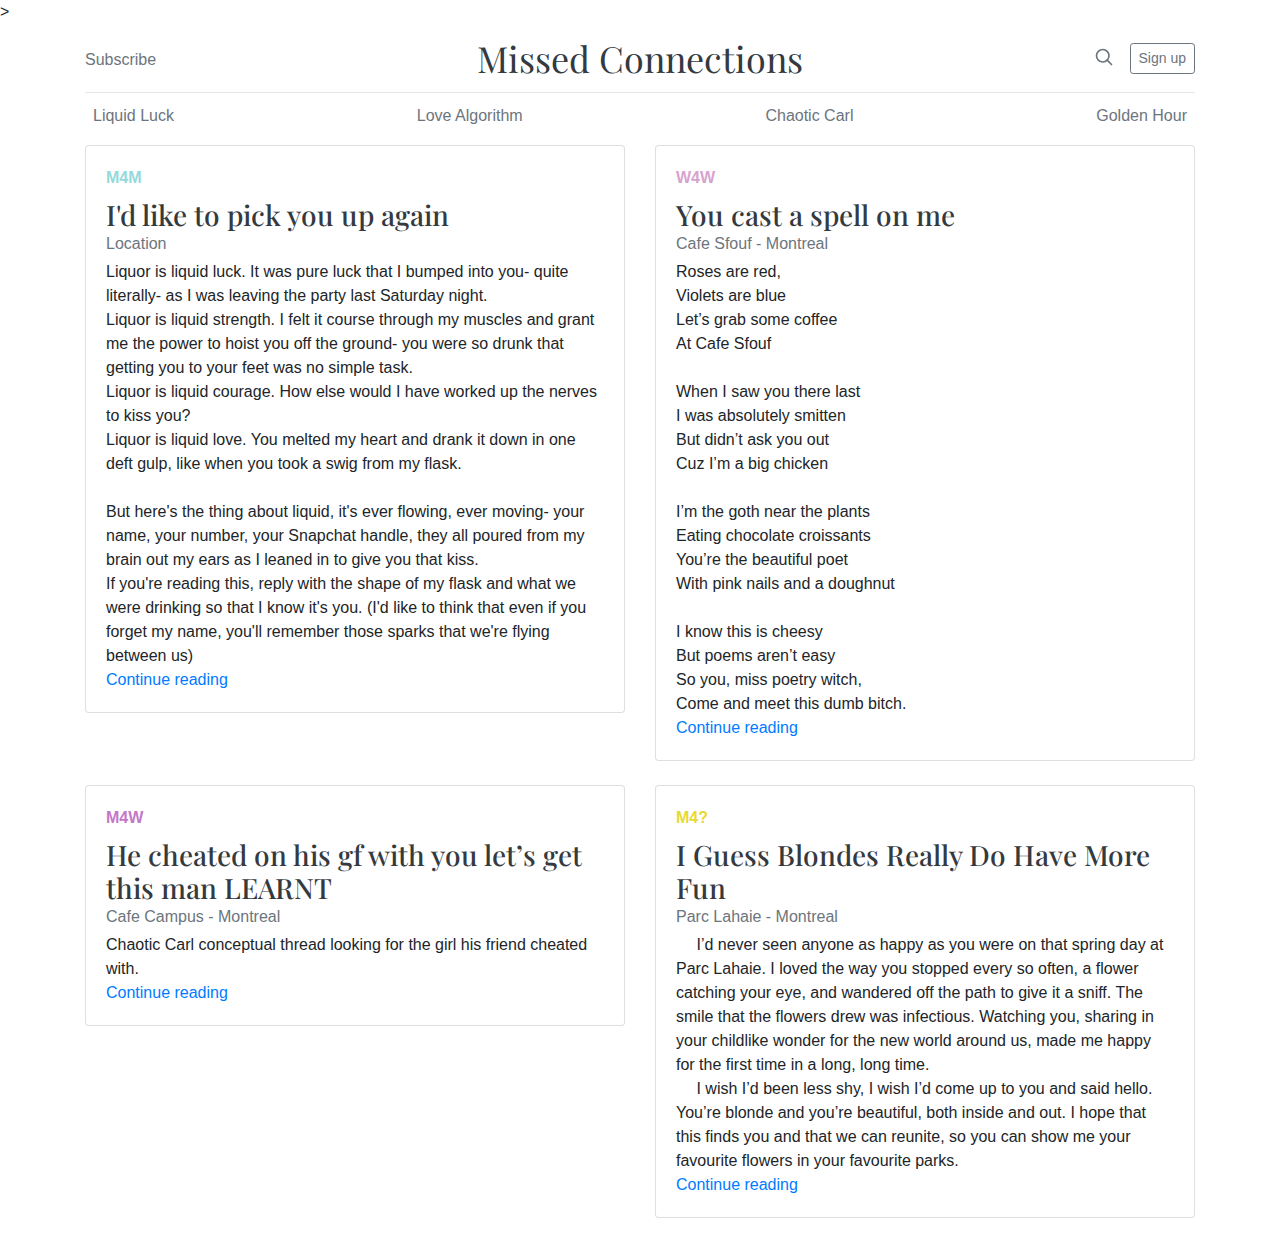
==== index.html @ 43133085 "I added missed connections and changed pages around" ====
<!doctype html>
<html lang="en">
  <head>
    <meta charset="utf-8">
    <meta name="viewport" content="width=device-width, initial-scale=1, shrink-to-fit=no">
    <meta name="description" content="">
    <meta name="author" content="">
    <link rel="icon" <i class="fas fa-feather-alt"></i>>

    <title>Missed Connections</title>

    <!-- Bootstrap core CSS -->
    <link rel="stylesheet" href="https://maxcdn.bootstrapcdn.com/bootstrap/4.1.3/css/bootstrap.min.css">

    <!-- Custom styles for this template -->
    <link href="https://fonts.googleapis.com/css?family=Playfair+Display:700,900" rel="stylesheet">
    <link href="blog.css" rel="stylesheet">
  </head>

  <body>

    <div class="container">
      <header class="blog-header py-3">
        <div class="row flex-nowrap justify-content-between align-items-center">
          <div class="col-4 pt-1">
            <a class="text-muted" href="#">Subscribe</a>
          </div>
          <div class="col-4 text-center">
            <a class="blog-header-logo text-dark" href="index.html">Missed Connections</a>
          </div>
          <div class="col-4 d-flex justify-content-end align-items-center">
            <a class="text-muted" href="#">
              <svg xmlns="http://www.w3.org/2000/svg" width="20" height="20" viewBox="0 0 24 24" fill="none" stroke="currentColor" stroke-width="2" stroke-linecap="round" stroke-linejoin="round" class="mx-3"><circle cx="10.5" cy="10.5" r="7.5"></circle><line x1="21" y1="21" x2="15.8" y2="15.8"></line></svg>
            </a>
            <a class="btn btn-sm btn-outline-secondary" href="#">Sign up</a>
          </div>
        </div>
      </header>

      <div class="nav-scroller py-1 mb-2">
        <nav class="nav d-flex justify-content-between">
          <a class="p-2 text-muted" href="story1.html">Liquid Luck</a>
          <a class="p-2 text-muted" href="story2.html">Love Algorithm</a>
		  <a class="p-2 text-muted" href="story5.html">Chaotic Carl</a>
		  <a class="p-2 text-muted" href="story4.html">Golden Hour</a>
        </nav>
      </div>

      <div class="row mb-2">
        <div class="col-md-6">
          <div class="card flex-md-row mb-4 shadow-sm">
            <div class="card-body d-flex flex-column align-items-start">
					<strong class="d-inline-block mb-2" style="color:#93dadb">M4M</strong>
              <h3 class="mb-0">
                <a class="text-dark" href="#">I'd like to pick you up again</a>
              </h3>
              <div class="mb-1 text-muted">Location</div>
              <p class="card-text mb-auto">
				  Liquor is liquid luck. It was pure luck that I bumped into you- quite literally- as I was leaving the party last Saturday night.   <br>
				  Liquor is liquid strength. I felt it course through my muscles and grant me the power to hoist you off the ground- you were so drunk that getting you to your feet was no simple task. <br>
				  Liquor is liquid courage. How else would I have worked up the nerves to kiss you?  <br>
				  Liquor is liquid love. You melted my heart and drank it down in one deft gulp, like when you took a swig from my flask.  <br>
				  <br>But here's the thing about liquid, it's ever flowing, ever moving- your name, your number, your Snapchat handle, they all poured from my brain out my ears as I leaned in to give you that kiss.   <br>
				  If you're reading this, reply with the shape of my flask and what we were drinking so that I know it's you. (I'd like to think that even if you forget my name, you'll remember those sparks that we're flying between us) <br>
              </p>
              <a href="story1.html">Continue reading</a>
            </div>
          </div>
        </div>
        <div class="col-md-6">
          <div class="card flex-md-row mb-4 shadow-sm">
            <div class="card-body d-flex flex-column align-items-start">
			<strong class="d-inline-block mb-2" style="color:#d6a3ce">W4W</strong>
              <h3 class="mb-0">
                <a class="text-dark" href="#">You cast a spell on me</a>
              </h3>
              <div class="mb-1 text-muted">Cafe Sfouf - Montreal</div>
              <p class="card-text mb-auto">
				Roses are red, <br>
				Violets are blue<br>
				Let’s grab some coffee<br>
				At Cafe Sfouf<br><br>
				
				When I saw you there last<br>
				I was absolutely smitten<br>
				But didn’t ask you out<br>
				Cuz I’m a big chicken<br><br>
				
				I’m the goth near the plants<br>
				Eating chocolate croissants<br>
				You’re the beautiful poet<br>
				With pink nails and a doughnut<br><br>
				
				I know this is cheesy<br>
				But poems aren’t easy<br>
				So you, miss poetry witch,<br>
				Come and meet this dumb bitch.

			  </p>
              <a href="story2.html">Continue reading</a>
            </div>
          </div>
        </div>
        <div class="col-md-6">
          <div class="card flex-md-row mb-4 shadow-sm">
            <div class="card-body d-flex flex-column align-items-start">
			<strong class="d-inline-block mb-2" style="color:#c477c9">M4W</strong>
              <h3 class="mb-0">
                <a class="text-dark" href="#">He cheated on his gf with you let’s get this man LEARNT</a>
              </h3>
              <div class="mb-1 text-muted">Cafe Campus - Montreal</div>
              <p class="card-text mb-auto">
				  Chaotic Carl conceptual thread looking for the girl his friend cheated with.
			  </p>
              <a href="story5.html">Continue reading</a>
            </div>
          </div>
        </div>
        <div class="col-md-6">
          <div class="card flex-md-row mb-4 shadow-sm">
            <div class="card-body d-flex flex-column align-items-start">
			<strong class="d-inline-block mb-2" style="color:#e8d933">M4?</strong>
              <h3 class="mb-0">
                <a class="text-dark" href="#">I Guess Blondes Really Do Have More Fun</a>
              </h3>
              <div class="mb-1 text-muted">Parc Lahaie - Montreal</div>
              <p class="card-text mb-auto">
				  &emsp; I’d never seen anyone as happy as you were on that spring day at Parc Lahaie. I loved the way you stopped every so often, a flower catching your eye, and wandered off the path to give it a sniff. The smile that the flowers drew was infectious. Watching you, sharing in your childlike wonder for the new world around us, made me happy for the first time in a long, long time.
				  <br> &emsp; I wish I’d been less shy, I wish I’d come up to you and said hello. You’re blonde and you’re beautiful, both inside and out. I hope that this finds you and that we can reunite, so you can show me your favourite flowers in your favourite parks. 
			  </p>
              <a href="story4.html">Continue reading</a>
            </div>
          </div>
        </div>
      </div>
    </div>
    </footer>

    <!-- Bootstrap core JavaScript
    ================================================== -->
    <!-- Placed at the end of the document so the pages load faster -->
    <script src="https://code.jquery.com/jquery-3.3.1.slim.min.js" integrity="sha384-q8i/X+965DzO0rT7abK41JStQIAqVgRVzpbzo5smXKp4YfRvH+8abtTE1Pi6jizo" crossorigin="anonymous"></script>
    <script>window.jQuery || document.write('<script src="../../assets/js/vendor/jquery-slim.min.js"><\/script>')</script>
    <script src="../../assets/js/vendor/popper.min.js"></script>
    <script src="../../dist/js/bootstrap.min.js"></script>
    <script src="../../assets/js/vendor/holder.min.js"></script>
    <script>
      Holder.addTheme('thumb', {
        bg: '#55595c',
        fg: '#eceeef',
        text: 'Thumbnail'
      });
    </script>
  </body>
</html>
---- blog.css ----
/* stylelint-disable selector-list-comma-newline-after */

.blog-header {
  line-height: 1;
  border-bottom: 1px solid #e5e5e5;
}

.blog-header-logo {
  font-family: "Playfair Display", Georgia, "Times New Roman", serif;
  font-size: 2.25rem;
}

.blog-header-logo:hover {
  text-decoration: none;
}

h1, h2, h3, h4, h5, h6 {
  font-family: "Playfair Display", Georgia, "Times New Roman", serif;
}

.display-4 {
  font-size: 2.5rem;
}
@media (min-width: 768px) {
  .display-4 {
    font-size: 3rem;
  }
}

.nav-scroller {
  position: relative;
  z-index: 2;
  height: 2.75rem;
  overflow-y: hidden;
}

.nav-scroller .nav {
  display: -ms-flexbox;
  display: flex;
  -ms-flex-wrap: nowrap;
  flex-wrap: nowrap;
  padding-bottom: 1rem;
  margin-top: -1px;
  overflow-x: auto;
  text-align: center;
  white-space: nowrap;
  -webkit-overflow-scrolling: touch;
}

.nav-scroller .nav-link {
  padding-top: .75rem;
  padding-bottom: .75rem;
  font-size: .875rem;
}

.card-img-right {
  height: 100%;
  border-radius: 0 3px 3px 0;
}

.align-self-start {
    -ms-flex-item-align: start;
    align-self: flex-start;
}

.flex-auto {
  -ms-flex: 0 0 auto;
  flex: 0 0 auto;
}

.h-250 { height: 250px; }
@media (min-width: 768px) {
  .h-md-250 { height: 250px; }
}

/*
 * Blog name and description
 */
.blog-title {
  margin-bottom: 0;
  font-size: 2rem;
  font-weight: 400;
}
.blog-description {
  font-size: 1.1rem;
  color: #999;
}

@media (min-width: 40em) {
  .blog-title {
    font-size: 3.5rem;
  }
}

/* Pagination */
.blog-pagination {
  margin-bottom: 4rem;
}
.blog-pagination > .btn {
  border-radius: 2rem;
}

/*
 * Blog posts
 */
.blog-post {
  margin-bottom: 4rem;
}
.blog-post-title {
  margin-bottom: .25rem;
  font-size: 2.5rem;
}
.blog-post-meta {
  margin-bottom: 1.25rem;
  color: #999;
}

/*
 * Footer
 */
.blog-footer {
  padding: 2.5rem 0;
  color: #999;
  text-align: center;
  background-color: #f9f9f9;
  border-top: .05rem solid #e5e5e5;
}
.blog-footer p:last-child {
  margin-bottom: 0;
}
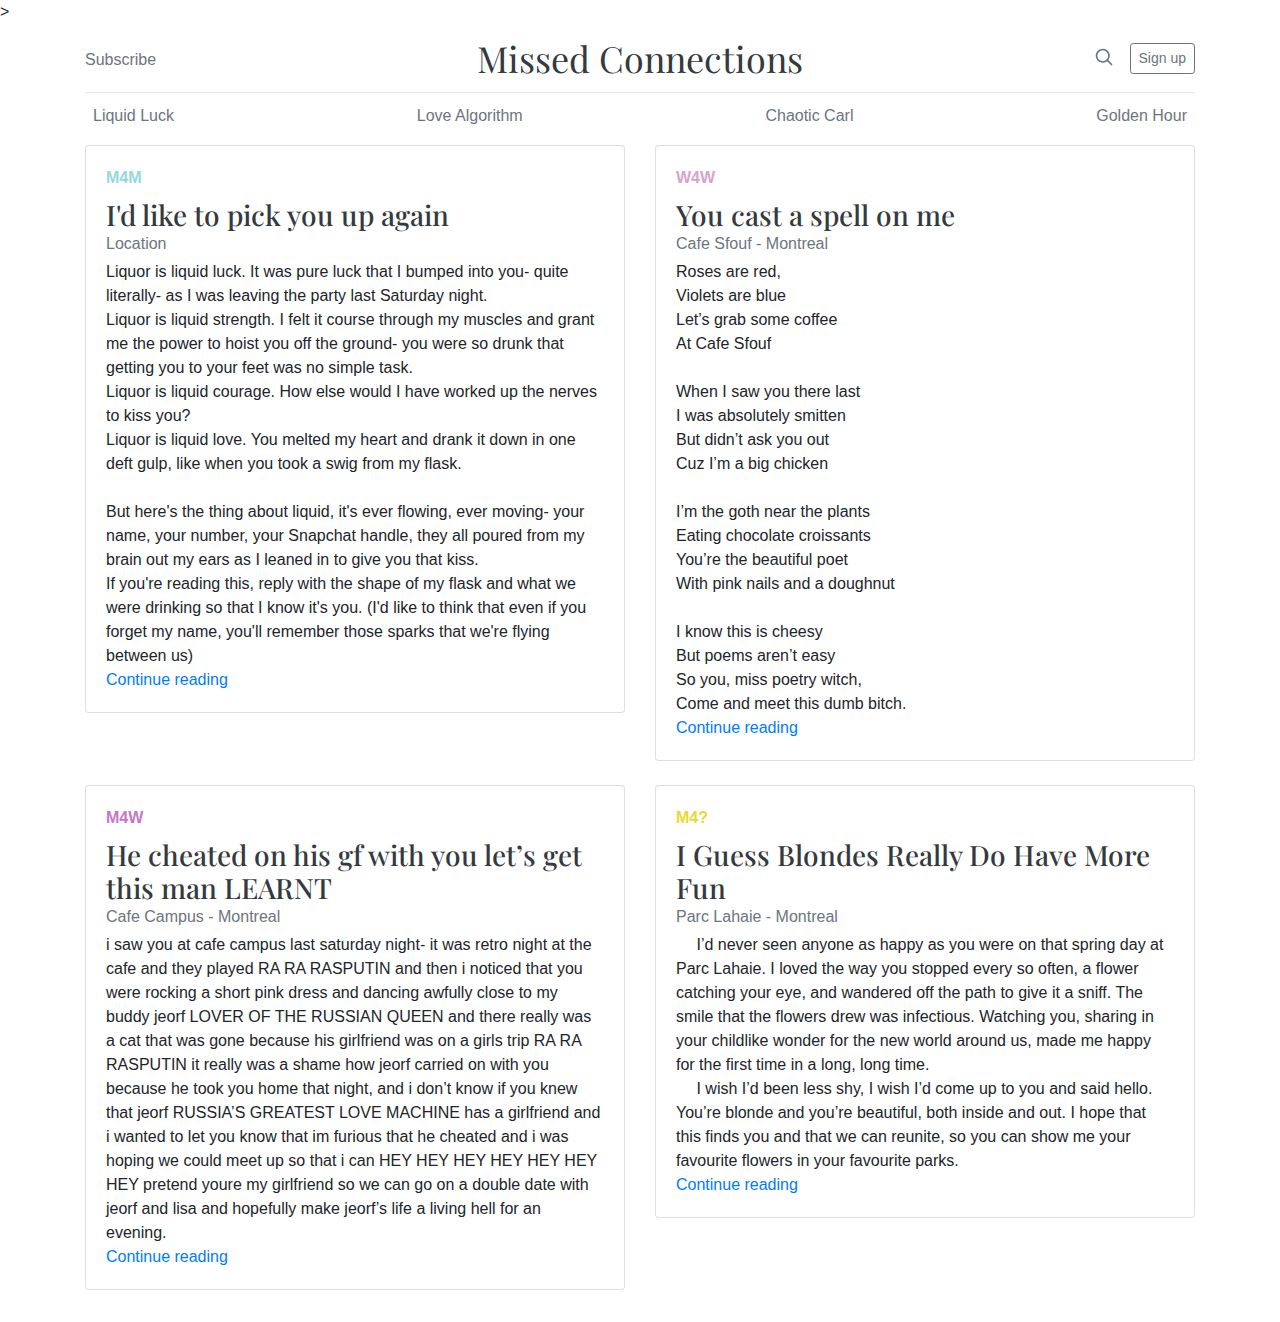
==== commit 9a9d50a9: "I added carl's missed connection" ====
--- a/index.html
+++ b/index.html
@@ -110,7 +110,7 @@
               </h3>
               <div class="mb-1 text-muted">Cafe Campus - Montreal</div>
               <p class="card-text mb-auto">
-				  Chaotic Carl conceptual thread looking for the girl his friend cheated with.
+				  i saw you at cafe campus last saturday night- it was retro night at the cafe and they played RA RA RASPUTIN and then i noticed that you were rocking a short pink dress and dancing awfully close to my buddy jeorf LOVER OF THE RUSSIAN QUEEN and there really was a cat that was gone because his girlfriend was on a girls trip RA RA RASPUTIN it really was a shame how jeorf carried on with you because he took you home that night, and i don’t know if you knew that jeorf RUSSIA’S GREATEST LOVE MACHINE has a girlfriend and i wanted to let you know that im furious that he cheated and i was hoping we could meet up so that i can HEY HEY HEY HEY HEY HEY HEY pretend youre my girlfriend so we can go on a double date with jeorf and lisa and hopefully make jeorf’s life a living hell for an evening.  
 			  </p>
               <a href="story5.html">Continue reading</a>
             </div>
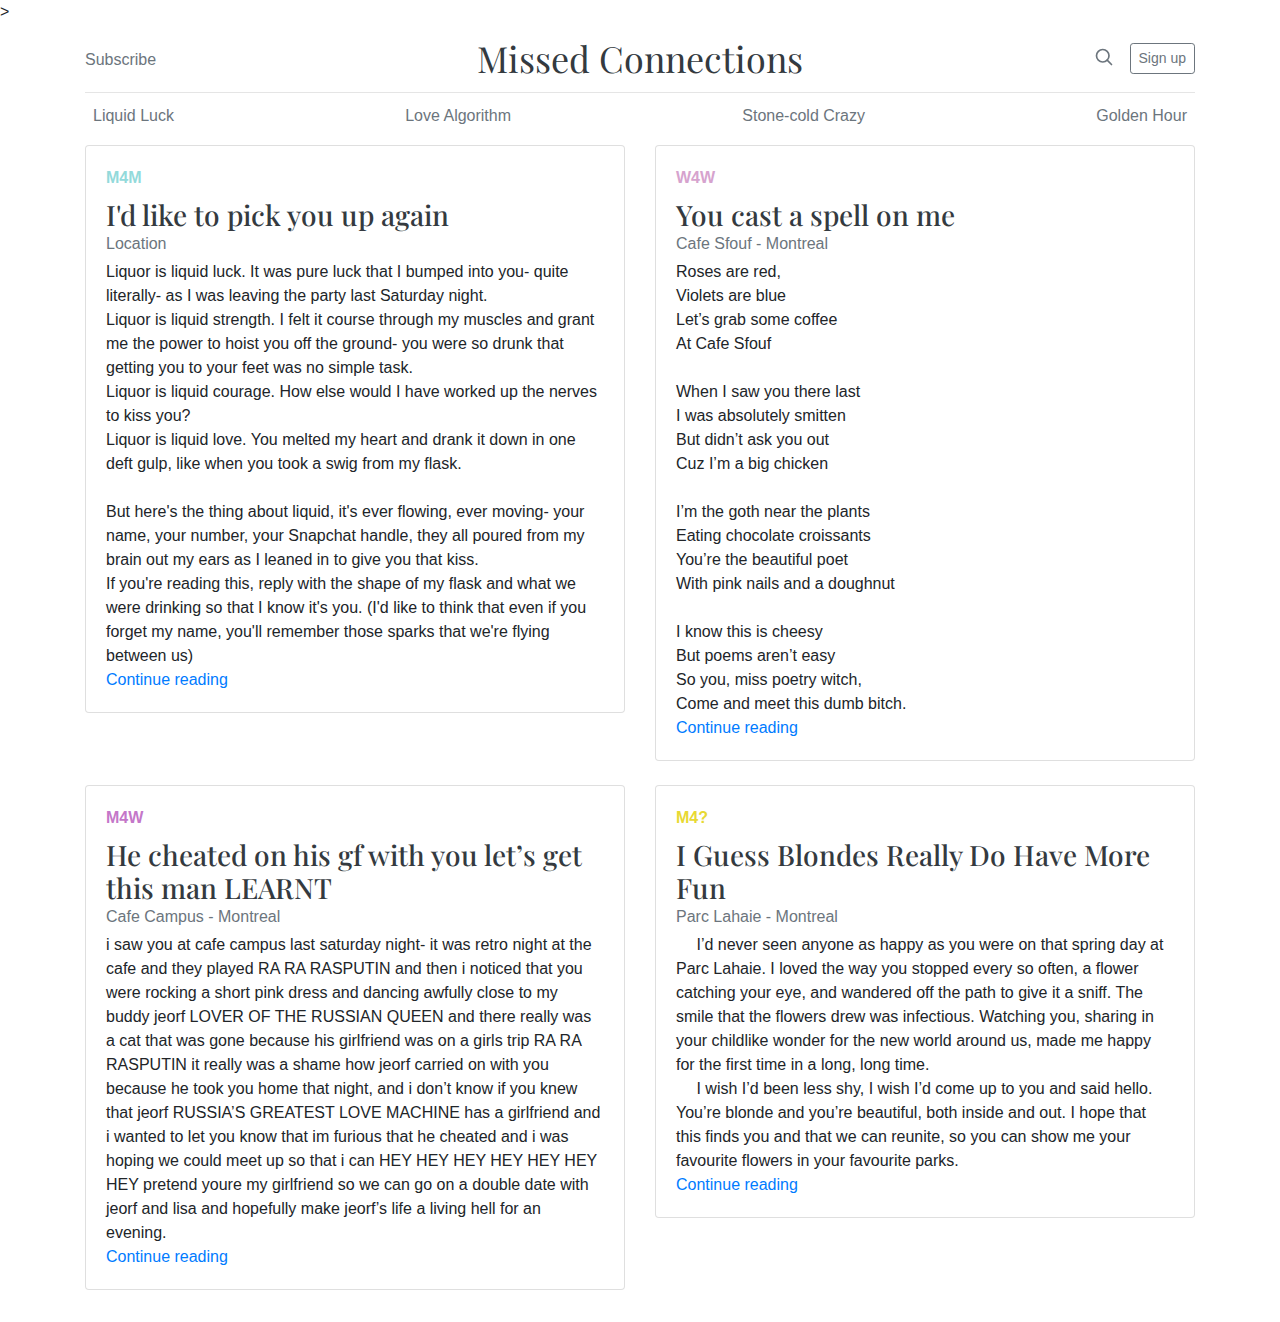
==== commit a30f0112: "ADding carl!" ====
--- a/index.html
+++ b/index.html
@@ -38,10 +38,10 @@
       </header>
 
       <div class="nav-scroller py-1 mb-2">
-        <nav class="nav d-flex justify-content-between">
+		<nav class="nav d-flex justify-content-between">
           <a class="p-2 text-muted" href="story1.html">Liquid Luck</a>
           <a class="p-2 text-muted" href="story2.html">Love Algorithm</a>
-		  <a class="p-2 text-muted" href="story5.html">Chaotic Carl</a>
+		  <a class="p-2 text-muted" href="story5.html">Stone-cold Crazy</a>
 		  <a class="p-2 text-muted" href="story4.html">Golden Hour</a>
         </nav>
       </div>
--- a/blog.css
+++ b/blog.css
@@ -16,6 +16,12 @@
 
 h1, h2, h3, h4, h5, h6 {
   font-family: "Playfair Display", Georgia, "Times New Roman", serif;
+}
+
+.text-body{
+	font-family: "Times New Roman";
+	line-height: 2.5;
+	font-size: 1.2em;
 }
 
 .display-4 {
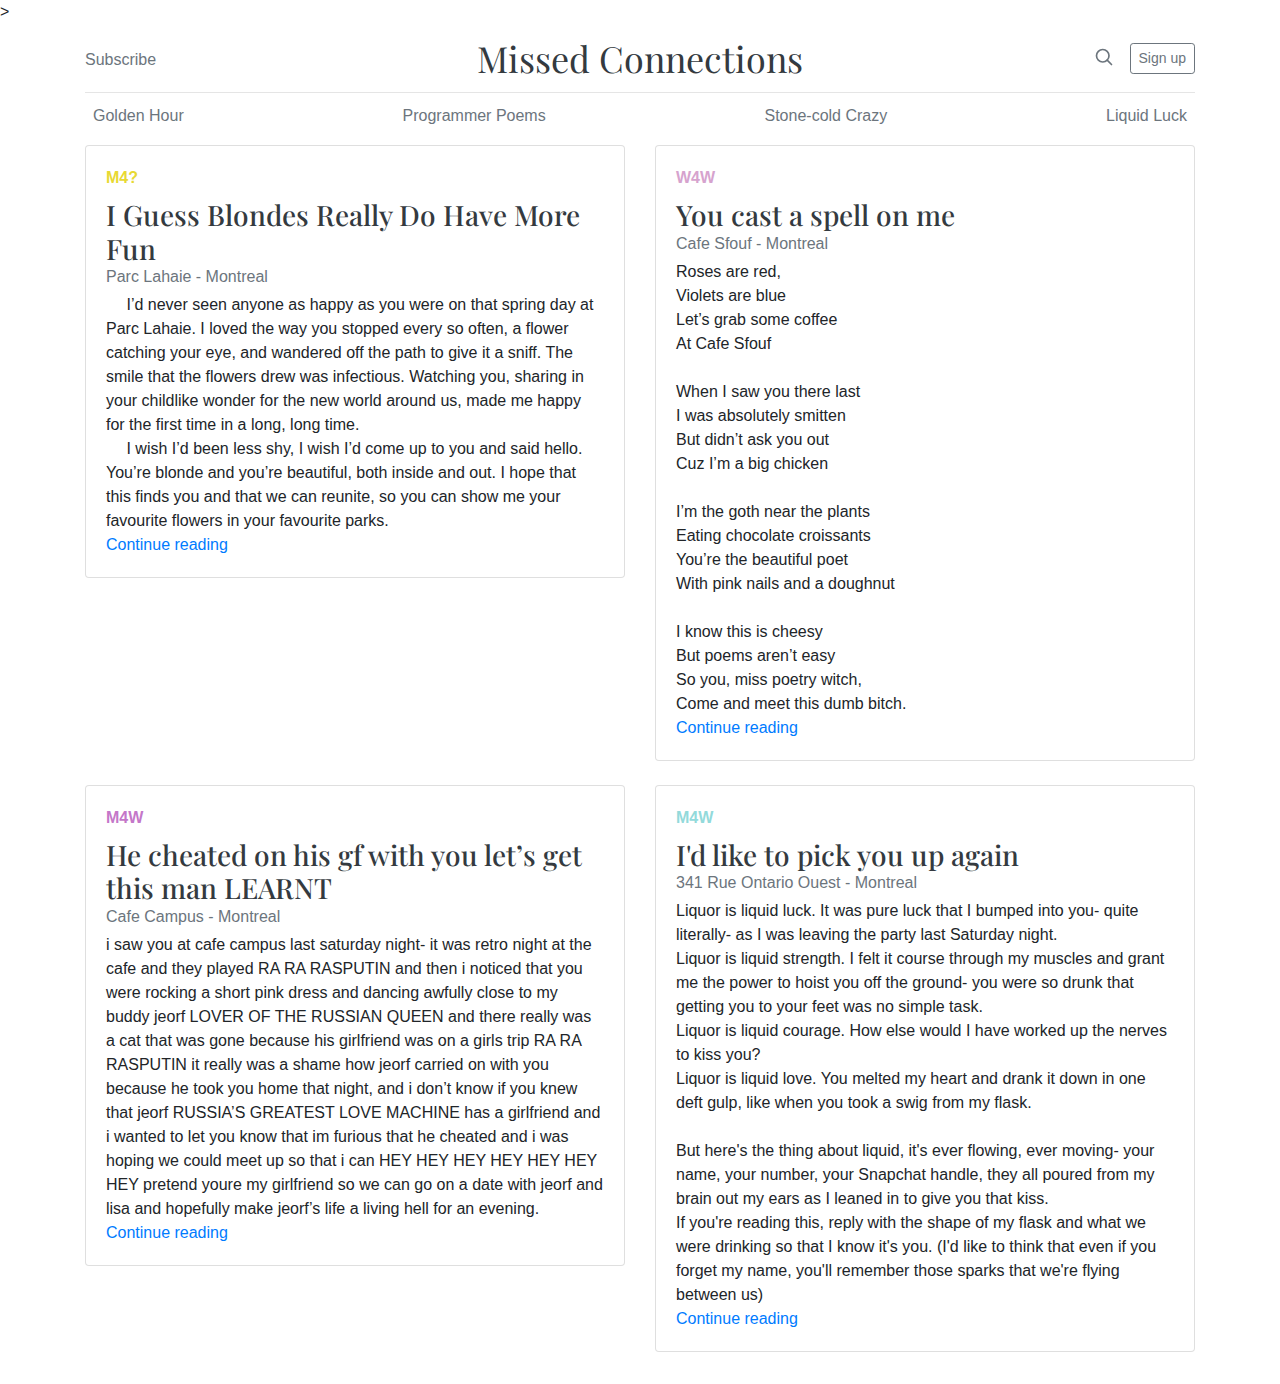
==== commit d1f609c9: "I added some stories and stuff" ====
--- a/index.html
+++ b/index.html
@@ -38,11 +38,11 @@
       </header>
 
       <div class="nav-scroller py-1 mb-2">
-		<nav class="nav d-flex justify-content-between">
+	<nav class="nav d-flex justify-content-between">
+		  <a class="p-2 text-muted" href="story4.html">Golden Hour</a>
+          <a class="p-2 text-muted" href="story2.html">Programmer Poems</a>
+		  <a class="p-2 text-muted" href="story5.html">Stone-cold Crazy</a>
           <a class="p-2 text-muted" href="story1.html">Liquid Luck</a>
-          <a class="p-2 text-muted" href="story2.html">Love Algorithm</a>
-		  <a class="p-2 text-muted" href="story5.html">Stone-cold Crazy</a>
-		  <a class="p-2 text-muted" href="story4.html">Golden Hour</a>
         </nav>
       </div>
 
@@ -50,20 +50,16 @@
         <div class="col-md-6">
           <div class="card flex-md-row mb-4 shadow-sm">
             <div class="card-body d-flex flex-column align-items-start">
-					<strong class="d-inline-block mb-2" style="color:#93dadb">M4M</strong>
+				<strong class="d-inline-block mb-2" style="color:#e8d933">M4?</strong>
               <h3 class="mb-0">
-                <a class="text-dark" href="#">I'd like to pick you up again</a>
+                <a class="text-dark" href="#">I Guess Blondes Really Do Have More Fun</a>
               </h3>
-              <div class="mb-1 text-muted">Location</div>
+              <div class="mb-1 text-muted">Parc Lahaie - Montreal</div>
               <p class="card-text mb-auto">
-				  Liquor is liquid luck. It was pure luck that I bumped into you- quite literally- as I was leaving the party last Saturday night.   <br>
-				  Liquor is liquid strength. I felt it course through my muscles and grant me the power to hoist you off the ground- you were so drunk that getting you to your feet was no simple task. <br>
-				  Liquor is liquid courage. How else would I have worked up the nerves to kiss you?  <br>
-				  Liquor is liquid love. You melted my heart and drank it down in one deft gulp, like when you took a swig from my flask.  <br>
-				  <br>But here's the thing about liquid, it's ever flowing, ever moving- your name, your number, your Snapchat handle, they all poured from my brain out my ears as I leaned in to give you that kiss.   <br>
-				  If you're reading this, reply with the shape of my flask and what we were drinking so that I know it's you. (I'd like to think that even if you forget my name, you'll remember those sparks that we're flying between us) <br>
-              </p>
-              <a href="story1.html">Continue reading</a>
+				  &emsp; I’d never seen anyone as happy as you were on that spring day at Parc Lahaie. I loved the way you stopped every so often, a flower catching your eye, and wandered off the path to give it a sniff. The smile that the flowers drew was infectious. Watching you, sharing in your childlike wonder for the new world around us, made me happy for the first time in a long, long time.
+				  <br> &emsp; I wish I’d been less shy, I wish I’d come up to you and said hello. You’re blonde and you’re beautiful, both inside and out. I hope that this finds you and that we can reunite, so you can show me your favourite flowers in your favourite parks. 
+			  </p>
+              <a href="story4.html">Continue reading</a>
             </div>
           </div>
         </div>
@@ -110,7 +106,7 @@
               </h3>
               <div class="mb-1 text-muted">Cafe Campus - Montreal</div>
               <p class="card-text mb-auto">
-				  i saw you at cafe campus last saturday night- it was retro night at the cafe and they played RA RA RASPUTIN and then i noticed that you were rocking a short pink dress and dancing awfully close to my buddy jeorf LOVER OF THE RUSSIAN QUEEN and there really was a cat that was gone because his girlfriend was on a girls trip RA RA RASPUTIN it really was a shame how jeorf carried on with you because he took you home that night, and i don’t know if you knew that jeorf RUSSIA’S GREATEST LOVE MACHINE has a girlfriend and i wanted to let you know that im furious that he cheated and i was hoping we could meet up so that i can HEY HEY HEY HEY HEY HEY HEY pretend youre my girlfriend so we can go on a double date with jeorf and lisa and hopefully make jeorf’s life a living hell for an evening.  
+				  i saw you at cafe campus last saturday night- it was retro night at the cafe and they played RA RA RASPUTIN and then i noticed that you were rocking a short pink dress and dancing awfully close to my buddy jeorf LOVER OF THE RUSSIAN QUEEN and there really was a cat that was gone because his girlfriend was on a girls trip RA RA RASPUTIN it really was a shame how jeorf carried on with you because he took you home that night, and i don’t know if you knew that jeorf RUSSIA’S GREATEST LOVE MACHINE has a girlfriend and i wanted to let you know that im furious that he cheated and i was hoping we could meet up so that i can HEY HEY HEY HEY HEY HEY HEY pretend youre my girlfriend so we can go on a date with jeorf and lisa and hopefully make jeorf’s life a living hell for an evening.  
 			  </p>
               <a href="story5.html">Continue reading</a>
             </div>
@@ -119,16 +115,20 @@
         <div class="col-md-6">
           <div class="card flex-md-row mb-4 shadow-sm">
             <div class="card-body d-flex flex-column align-items-start">
-			<strong class="d-inline-block mb-2" style="color:#e8d933">M4?</strong>
+					<strong class="d-inline-block mb-2" style="color:#93dadb">M4W</strong>
               <h3 class="mb-0">
-                <a class="text-dark" href="#">I Guess Blondes Really Do Have More Fun</a>
+                <a class="text-dark" href="#">I'd like to pick you up again</a>
               </h3>
-              <div class="mb-1 text-muted">Parc Lahaie - Montreal</div>
+              <div class="mb-1 text-muted">341 Rue Ontario Ouest - Montreal</div>
               <p class="card-text mb-auto">
-				  &emsp; I’d never seen anyone as happy as you were on that spring day at Parc Lahaie. I loved the way you stopped every so often, a flower catching your eye, and wandered off the path to give it a sniff. The smile that the flowers drew was infectious. Watching you, sharing in your childlike wonder for the new world around us, made me happy for the first time in a long, long time.
-				  <br> &emsp; I wish I’d been less shy, I wish I’d come up to you and said hello. You’re blonde and you’re beautiful, both inside and out. I hope that this finds you and that we can reunite, so you can show me your favourite flowers in your favourite parks. 
-			  </p>
-              <a href="story4.html">Continue reading</a>
+				  Liquor is liquid luck. It was pure luck that I bumped into you- quite literally- as I was leaving the party last Saturday night.   <br>
+				  Liquor is liquid strength. I felt it course through my muscles and grant me the power to hoist you off the ground- you were so drunk that getting you to your feet was no simple task. <br>
+				  Liquor is liquid courage. How else would I have worked up the nerves to kiss you?  <br>
+				  Liquor is liquid love. You melted my heart and drank it down in one deft gulp, like when you took a swig from my flask.  <br>
+				  <br>But here's the thing about liquid, it's ever flowing, ever moving- your name, your number, your Snapchat handle, they all poured from my brain out my ears as I leaned in to give you that kiss.   <br>
+				  If you're reading this, reply with the shape of my flask and what we were drinking so that I know it's you. (I'd like to think that even if you forget my name, you'll remember those sparks that we're flying between us) <br>
+              </p>
+              <a href="story1.html">Continue reading</a>
             </div>
           </div>
         </div>
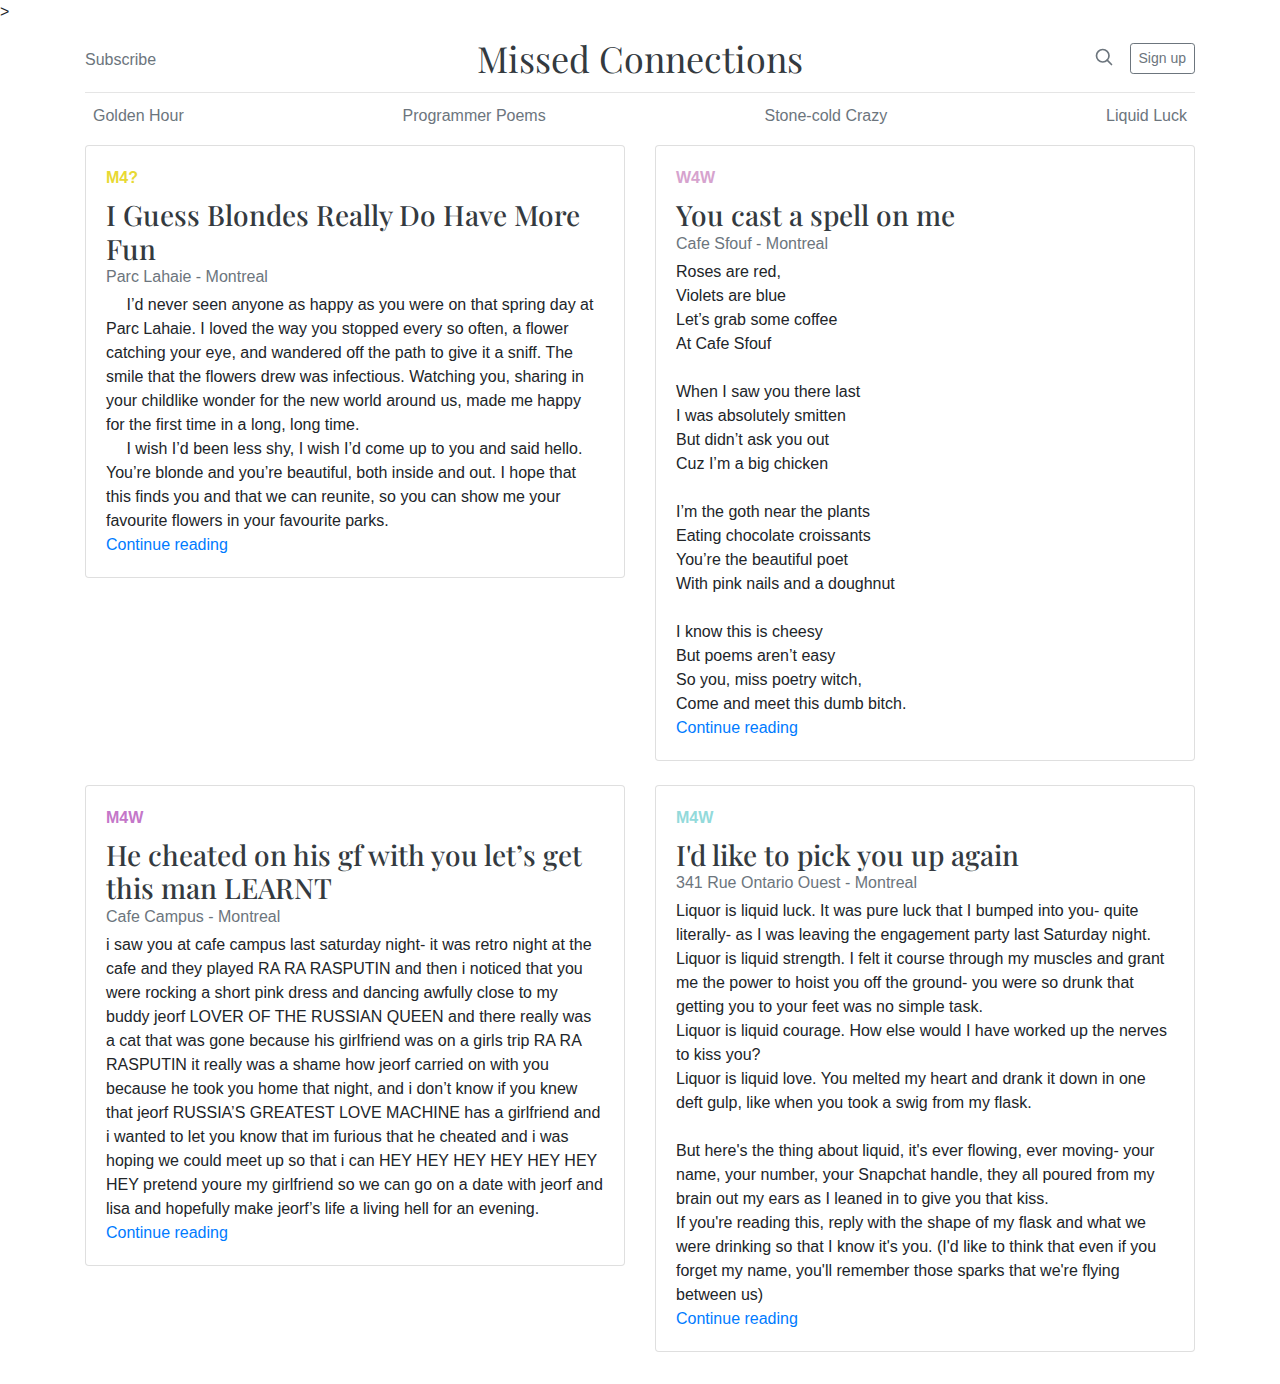
==== commit 91129b0c: "Added a word to I'd like to pick you up again" ====
--- a/index.html
+++ b/index.html
@@ -121,7 +121,7 @@
               </h3>
               <div class="mb-1 text-muted">341 Rue Ontario Ouest - Montreal</div>
               <p class="card-text mb-auto">
-				  Liquor is liquid luck. It was pure luck that I bumped into you- quite literally- as I was leaving the party last Saturday night.   <br>
+				  Liquor is liquid luck. It was pure luck that I bumped into you- quite literally- as I was leaving the engagement party last Saturday night.   <br>
 				  Liquor is liquid strength. I felt it course through my muscles and grant me the power to hoist you off the ground- you were so drunk that getting you to your feet was no simple task. <br>
 				  Liquor is liquid courage. How else would I have worked up the nerves to kiss you?  <br>
 				  Liquor is liquid love. You melted my heart and drank it down in one deft gulp, like when you took a swig from my flask.  <br>
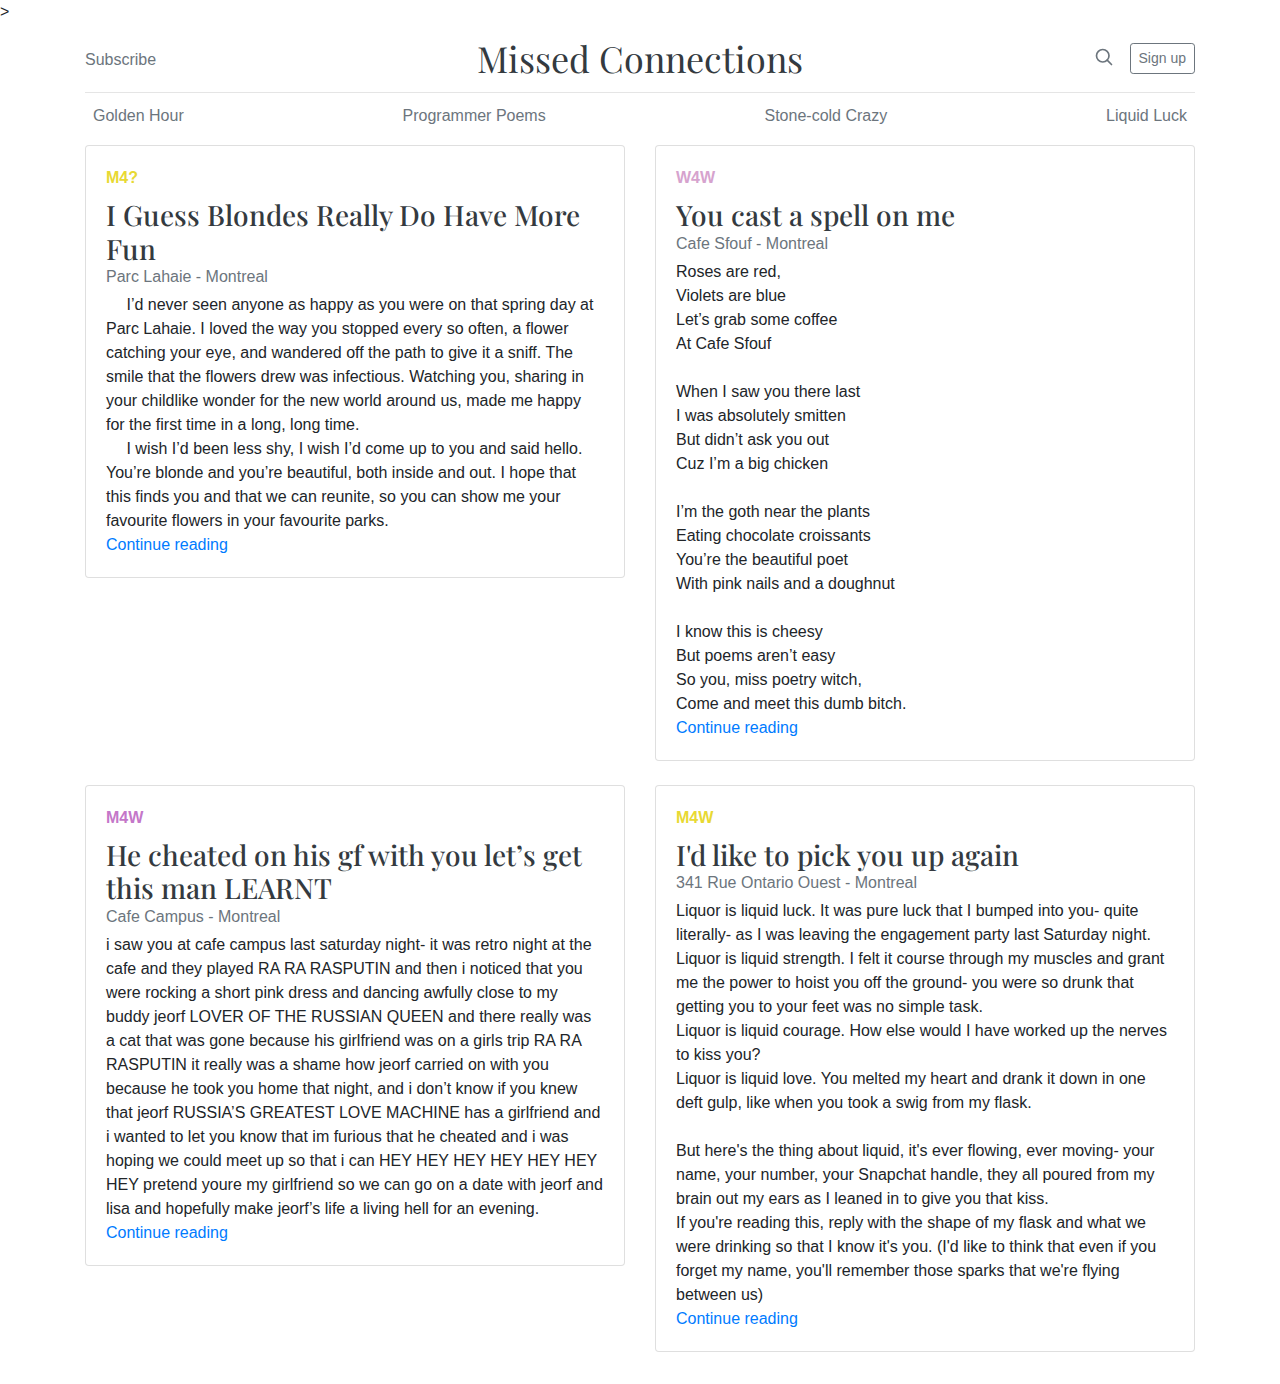
==== commit ad54c0e0: "Just changhed a little thing" ====
--- a/index.html
+++ b/index.html
@@ -115,7 +115,7 @@
         <div class="col-md-6">
           <div class="card flex-md-row mb-4 shadow-sm">
             <div class="card-body d-flex flex-column align-items-start">
-					<strong class="d-inline-block mb-2" style="color:#93dadb">M4W</strong>
+					<strong class="d-inline-block mb-2" style="color:#e8d933">M4W</strong>
               <h3 class="mb-0">
                 <a class="text-dark" href="#">I'd like to pick you up again</a>
               </h3>
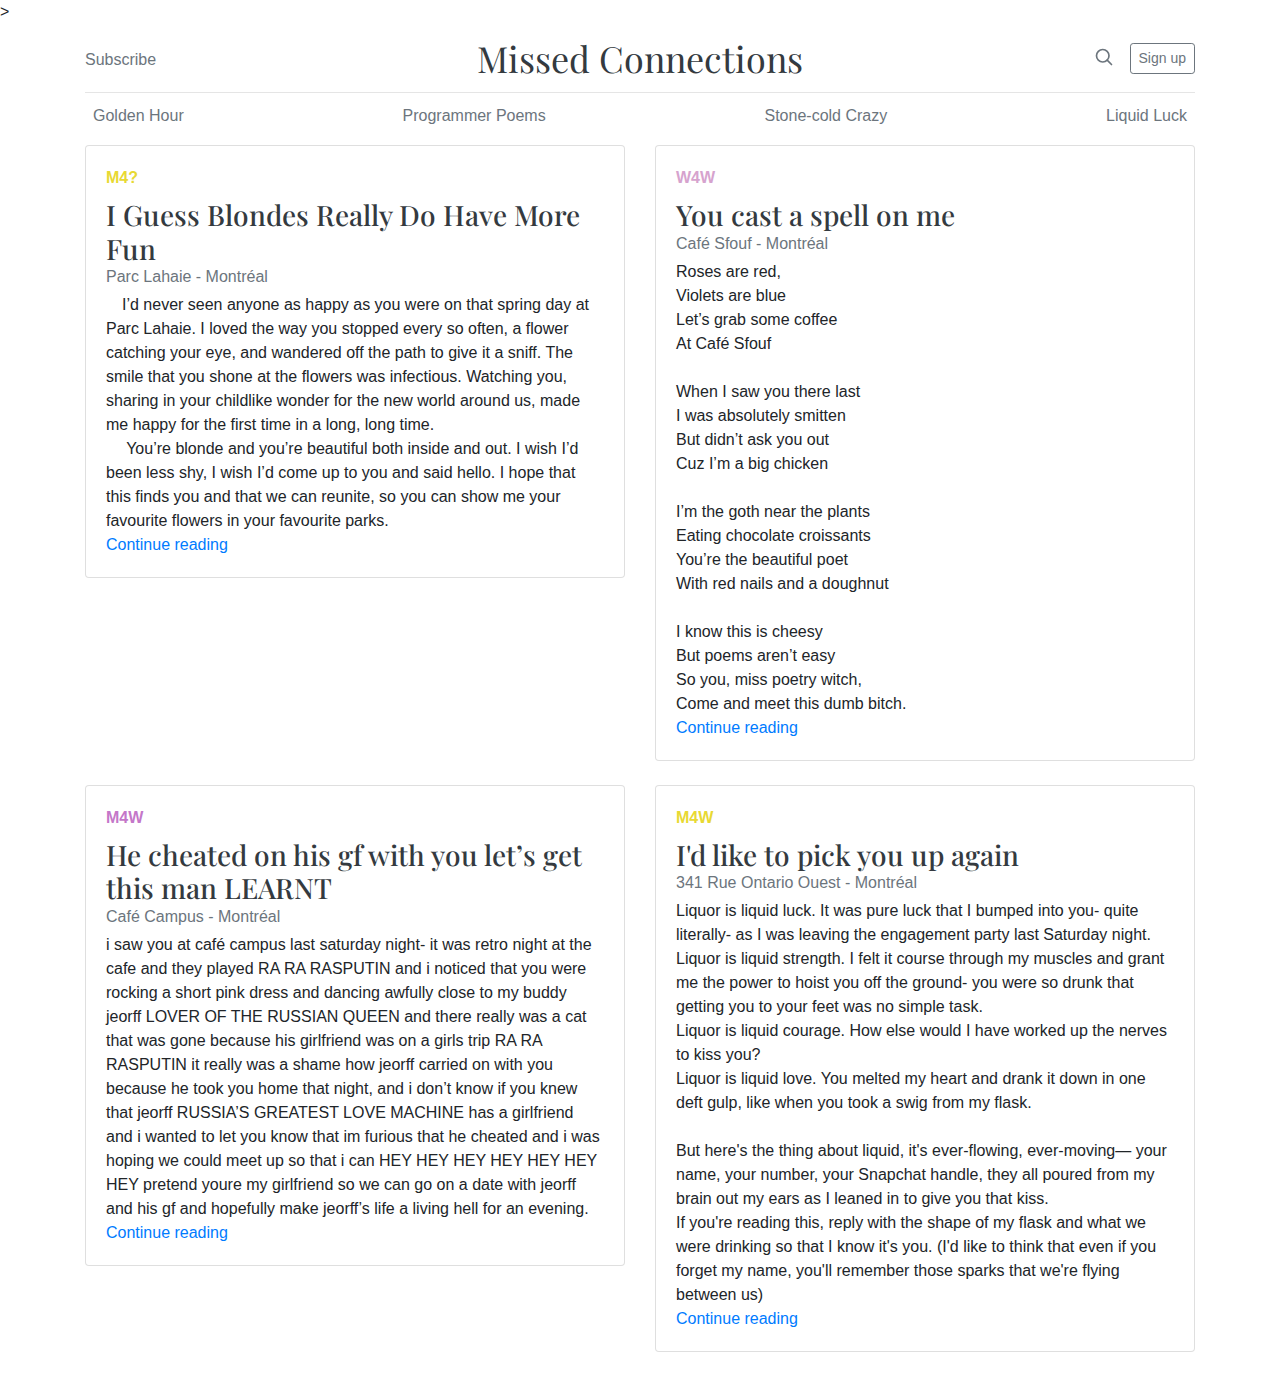
==== commit 92979062: "Done the final!" ====
--- a/index.html
+++ b/index.html
@@ -54,10 +54,10 @@
               <h3 class="mb-0">
                 <a class="text-dark" href="#">I Guess Blondes Really Do Have More Fun</a>
               </h3>
-              <div class="mb-1 text-muted">Parc Lahaie - Montreal</div>
+              <div class="mb-1 text-muted">Parc Lahaie - Montréal</div>
               <p class="card-text mb-auto">
-				  &emsp; I’d never seen anyone as happy as you were on that spring day at Parc Lahaie. I loved the way you stopped every so often, a flower catching your eye, and wandered off the path to give it a sniff. The smile that the flowers drew was infectious. Watching you, sharing in your childlike wonder for the new world around us, made me happy for the first time in a long, long time.
-				  <br> &emsp; I wish I’d been less shy, I wish I’d come up to you and said hello. You’re blonde and you’re beautiful, both inside and out. I hope that this finds you and that we can reunite, so you can show me your favourite flowers in your favourite parks. 
+				  &emsp;I’d never seen anyone as happy as you were on that spring day at Parc Lahaie. I loved the way you stopped every so often, a flower catching your eye, and wandered off the path to give it a sniff. The smile that you shone at the flowers was infectious. Watching you, sharing in your childlike wonder for the new world around us, made me happy for the first time in a long, long time.
+				  <br> &emsp; You’re blonde and you’re beautiful both inside and out. I wish I’d been less shy, I wish I’d come up to you and said hello. I hope that this finds you and that we can reunite, so you can show me your favourite flowers in your favourite parks. 
 			  </p>
               <a href="story4.html">Continue reading</a>
             </div>
@@ -70,12 +70,12 @@
               <h3 class="mb-0">
                 <a class="text-dark" href="#">You cast a spell on me</a>
               </h3>
-              <div class="mb-1 text-muted">Cafe Sfouf - Montreal</div>
+              <div class="mb-1 text-muted">Café Sfouf - Montréal</div>
               <p class="card-text mb-auto">
 				Roses are red, <br>
 				Violets are blue<br>
 				Let’s grab some coffee<br>
-				At Cafe Sfouf<br><br>
+				At Café Sfouf  <br><br>
 				
 				When I saw you there last<br>
 				I was absolutely smitten<br>
@@ -85,7 +85,7 @@
 				I’m the goth near the plants<br>
 				Eating chocolate croissants<br>
 				You’re the beautiful poet<br>
-				With pink nails and a doughnut<br><br>
+				With red nails and a doughnut<br><br>
 				
 				I know this is cheesy<br>
 				But poems aren’t easy<br>
@@ -104,9 +104,9 @@
               <h3 class="mb-0">
                 <a class="text-dark" href="#">He cheated on his gf with you let’s get this man LEARNT</a>
               </h3>
-              <div class="mb-1 text-muted">Cafe Campus - Montreal</div>
+              <div class="mb-1 text-muted">Café Campus - Montréal</div>
               <p class="card-text mb-auto">
-				  i saw you at cafe campus last saturday night- it was retro night at the cafe and they played RA RA RASPUTIN and then i noticed that you were rocking a short pink dress and dancing awfully close to my buddy jeorf LOVER OF THE RUSSIAN QUEEN and there really was a cat that was gone because his girlfriend was on a girls trip RA RA RASPUTIN it really was a shame how jeorf carried on with you because he took you home that night, and i don’t know if you knew that jeorf RUSSIA’S GREATEST LOVE MACHINE has a girlfriend and i wanted to let you know that im furious that he cheated and i was hoping we could meet up so that i can HEY HEY HEY HEY HEY HEY HEY pretend youre my girlfriend so we can go on a date with jeorf and lisa and hopefully make jeorf’s life a living hell for an evening.  
+				 i saw you at café campus last saturday night- it was retro night at the cafe and they played RA RA RASPUTIN and i noticed that you were rocking a short pink dress and dancing awfully close to my buddy jeorff LOVER OF THE RUSSIAN QUEEN and there really was a cat that was gone because his girlfriend was on a girls trip RA RA RASPUTIN it really was a shame how jeorff carried on with you because he took you home that night, and i don’t know if you knew that jeorff RUSSIA’S GREATEST LOVE MACHINE has a girlfriend and i wanted to let you know that im furious that he cheated and i was hoping we could meet up so that i can HEY HEY HEY HEY HEY HEY HEY pretend youre my girlfriend so we can go on a date with jeorff and his gf and hopefully make jeorff’s life a living hell for an evening.  
 			  </p>
               <a href="story5.html">Continue reading</a>
             </div>
@@ -119,13 +119,13 @@
               <h3 class="mb-0">
                 <a class="text-dark" href="#">I'd like to pick you up again</a>
               </h3>
-              <div class="mb-1 text-muted">341 Rue Ontario Ouest - Montreal</div>
+              <div class="mb-1 text-muted">341 Rue Ontario Ouest - Montréal</div>
               <p class="card-text mb-auto">
 				  Liquor is liquid luck. It was pure luck that I bumped into you- quite literally- as I was leaving the engagement party last Saturday night.   <br>
 				  Liquor is liquid strength. I felt it course through my muscles and grant me the power to hoist you off the ground- you were so drunk that getting you to your feet was no simple task. <br>
 				  Liquor is liquid courage. How else would I have worked up the nerves to kiss you?  <br>
 				  Liquor is liquid love. You melted my heart and drank it down in one deft gulp, like when you took a swig from my flask.  <br>
-				  <br>But here's the thing about liquid, it's ever flowing, ever moving- your name, your number, your Snapchat handle, they all poured from my brain out my ears as I leaned in to give you that kiss.   <br>
+				  <br>But here's the thing about liquid, it's ever-flowing, ever-moving— your name, your number, your Snapchat handle, they all poured from my brain out my ears as I leaned in to give you that kiss.   <br>
 				  If you're reading this, reply with the shape of my flask and what we were drinking so that I know it's you. (I'd like to think that even if you forget my name, you'll remember those sparks that we're flying between us) <br>
               </p>
               <a href="story1.html">Continue reading</a>
--- a/blog.css
+++ b/blog.css
@@ -21,6 +21,11 @@
 .text-body{
 	font-family: "Times New Roman";
 	line-height: 2.5;
+	font-size: 1.2em;
+}
+
+.email{
+	font-family: "Times New Roman";
 	font-size: 1.2em;
 }
 
